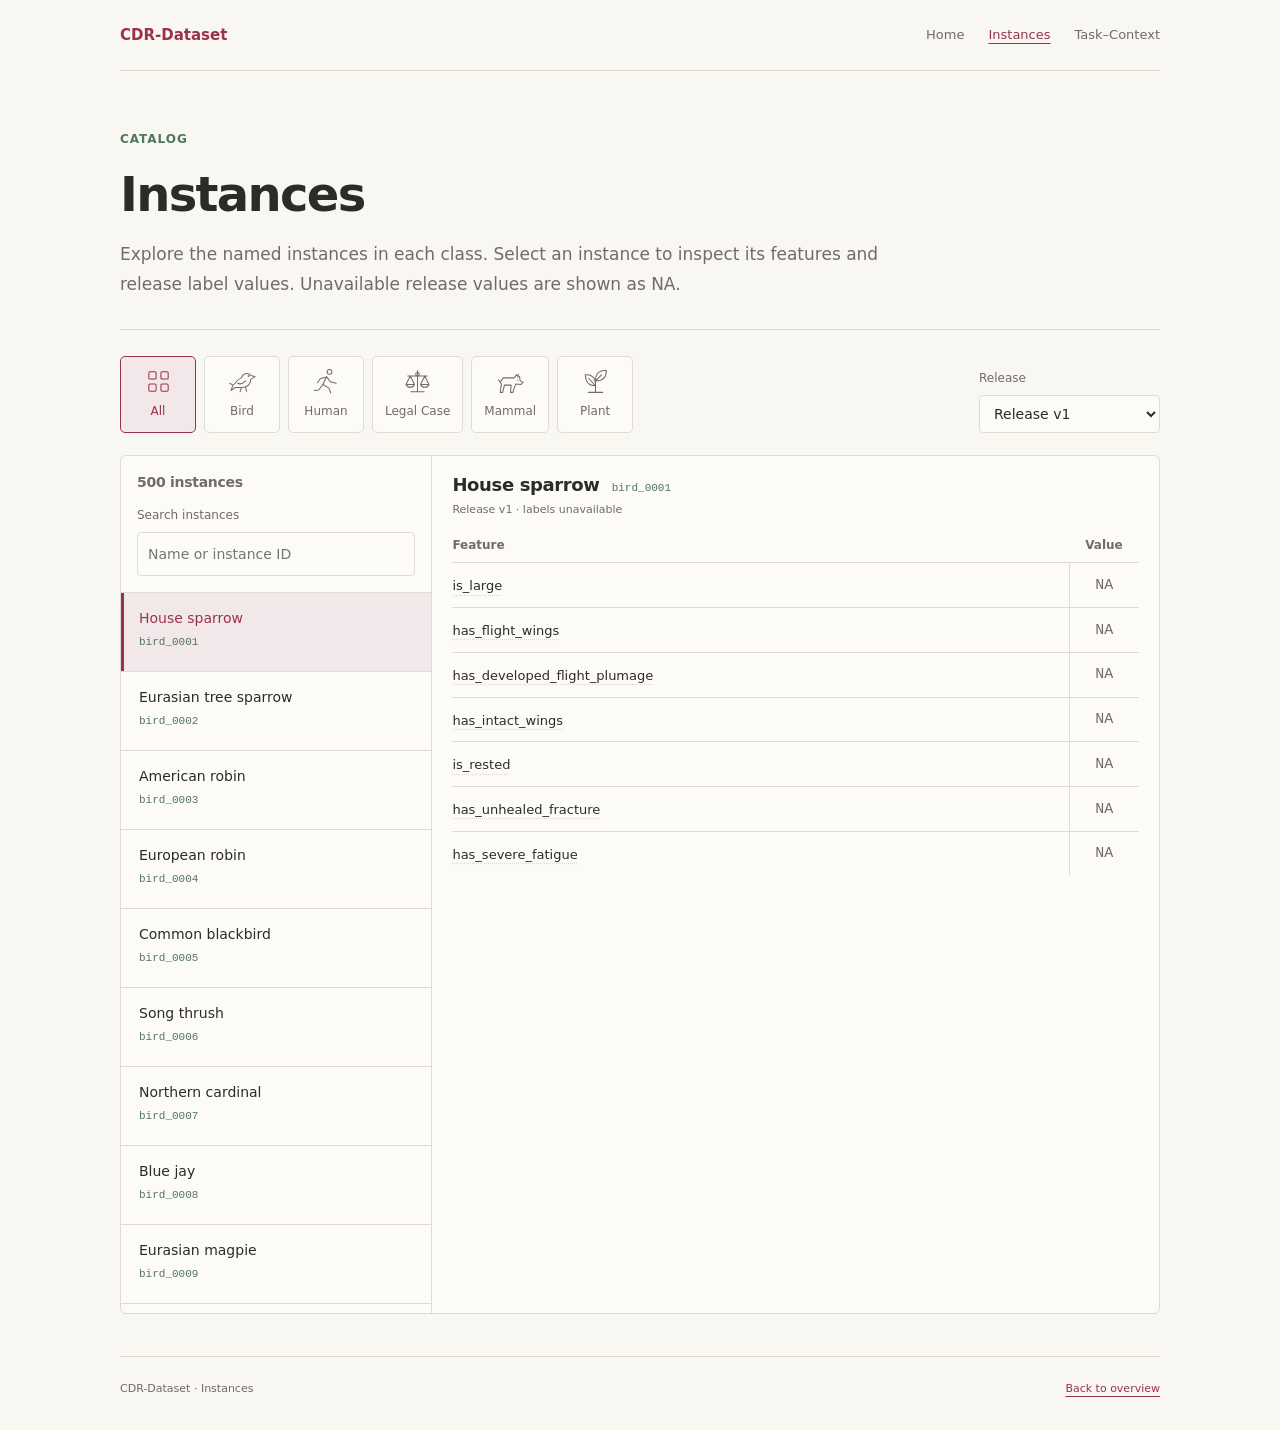
==== docs/instances/index.html @ 6d466779 "update" ====
<!doctype html>
<html lang="en">
<head>
  <meta charset="utf-8">
  <meta name="viewport" content="width=device-width, initial-scale=1">
  <meta name="description" content="Browse CDR-Dataset instances and their catalog definitions.">
  <title>Instances · CDR-Dataset</title>
  <link rel="stylesheet" href="../styles.css">
</head>
<body data-catalog-view="instances">
  <a class="skip-link" href="#main">Skip to content</a>
  <header><a class="brand" href="../">CDR-Dataset</a><nav class="page-nav" aria-label="Main navigation"><a href="../">Home</a><a href="../instances/" aria-current="page">Instances</a><a href="../task-context/">Task–Context</a></nav></header>
  <main id="main">
    <div class="catalog-page-heading"><p class="catalog-kicker">Catalog</p><h1 id="catalog-title">Instances</h1><p>Explore the named instances in each class. Select an instance to inspect its features and release label values. Unavailable release values are shown as NA.</p></div>
    <section aria-labelledby="catalog-title" class="catalog-browser">
      <div class="instance-toolbar"><div id="instance-class-buttons" class="instance-class-buttons" role="group" aria-label="Filter by class"></div><label class="instance-source-control">Release <select id="instance-label-source"><option value="">No release selected</option></select></label></div>
      <div id="catalog-panel" aria-labelledby="catalog-title" tabindex="0">
        <div class="instance-workspace">
          <aside class="instance-sidebar" aria-label="Instance list"><div class="instance-list-heading"><h2 id="instance-list-title" class="instance-column-title">Instances</h2><label class="instance-search">Search instances<input id="catalog-search" type="search" placeholder="Name or instance ID"></label></div><div id="instance-list-content"><p role="status">Loading instances…</p></div></aside>
          <div id="instance-detail-content" class="instance-detail"><p>Select an instance to view its features.</p></div>
        </div>
      </div>
      <noscript><p>Enable JavaScript to browse, or <a href="../assets/catalog.json">download the catalog definitions</a>.</p></noscript>
    </section>
  </main>
  <footer><span>CDR-Dataset · Instances</span><a href="../">Back to overview</a></footer>
  <script src="../assets/catalog-explorer.js" defer></script>
</body>
</html>
---- docs/styles.css ----
:root {
  color-scheme: light;
  --paper: #f8f7f2;
  --ink: #2d2b29;
  --muted: #706c67;
  --line: #dfdcd4;
  --panel: #fcfbf7;
  --accent: #9b324d;
  --accent-hover: #7d253c;
  --accent-soft: #f2e7e9;
  --secondary: #52765e;
}
* { box-sizing: border-box; }
html { scroll-behavior: smooth; scroll-padding-top: 24px; }
body { margin: 0; background: var(--paper); color: var(--ink); font: 17px/1.75 system-ui, -apple-system, BlinkMacSystemFont, "Segoe UI", sans-serif; }
a { color: var(--accent); text-decoration-thickness: 1px; text-underline-offset: 4px; }
a:hover { color: var(--accent-hover); text-decoration-thickness: 2px; }
a:focus-visible, button:focus-visible, summary:focus-visible { outline: 2px solid var(--accent); outline-offset: 5px; }
header, main, footer { width: min(100% - 48px, 1040px); margin: auto; }
header { display: flex; align-items: center; justify-content: space-between; gap: 24px; padding: 22px 0; border-bottom: 1px solid var(--line); }
.brand { font-size: 15px; font-weight: 650; text-decoration: none; }
.page-nav { display: flex; gap: 24px; flex-wrap: wrap; font-size: 13px; }
.page-nav a { color: var(--muted); text-decoration: none; }
.page-nav a:hover { color: var(--accent); text-decoration: underline; }
.skip-link { position: absolute; top: -80px; left: 20px; background: var(--paper); padding: 8px 16px; z-index: 2; }
.skip-link:focus { top: 10px; }
.hero { text-align: center; padding: 72px 0 52px; max-width: 820px; margin: auto; }
h1 { font-size: clamp(34px, 5vw, 48px); font-weight: 650; line-height: 1.2; letter-spacing: -.035em; margin: 0 0 12px; }
.subtitle { font: 25px/1.4 Georgia, "Times New Roman", serif; margin: 0 0 10px; }
.lead { max-width: 780px; margin: 0 auto; color: var(--muted); font-size: 17px; }
.hero-links { display: flex; justify-content: center; gap: 12px; flex-wrap: wrap; margin-top: 25px; }
.button, button { display: inline-block; border: 1px solid var(--accent); border-radius: 4px; padding: 8px 23px; background: var(--accent); color: var(--paper); font: 500 14px/1.6 system-ui, sans-serif; cursor: pointer; text-decoration: none; }
.button:hover, button:hover { opacity: .85; }
.button.secondary { color: var(--secondary); border-color: var(--secondary); background: transparent; }
section { padding: 38px 0 42px; border-top: 1px solid var(--line); }
h2 { color: var(--accent); font: 500 27px/1.3 Georgia, "Times New Roman", serif; margin: 0 0 19px; letter-spacing: -.02em; }
h3 { font-size: 18px; line-height: 1.5; font-weight: 600; margin: 8px 0 12px; }
p { margin: 0 0 16px; }
section > p { max-width: 840px; }
.development-note, .source { color: var(--muted); font-size: 13px; }
.source { display: block; margin-top: 16px; }
.examples { display: grid; grid-template-columns: 1fr 1fr; gap: 24px; margin-top: 26px; }
.example { border: 1px solid var(--line); border-radius: 5px; background: var(--panel); overflow: hidden; }
.example-head { padding: 22px 24px 0; }
.number { font-size: 11px; letter-spacing: .04em; color: var(--muted); }
.example-head h3 { font-size: 19px; margin: 5px 0 18px; }
.example-body { padding: 0 24px 22px; }
.facts { font-size: 14px; min-height: 128px; padding-bottom: 18px; margin: 0; }
.facts strong { display: block; font-size: 14px; font-weight: 600; margin-bottom: 9px; }
.feature-tags { display: flex; flex-wrap: wrap; gap: 7px; margin-top: 10px; }
.feature-tag { display: inline-block; padding: 5px 11px; border: 1px solid #d5dfd4; border-radius: 999px; background: #eff3eb; color: #49644f; font-size: 12px; line-height: 1.6; }

.context-panel { border-top: 1px solid var(--line); padding-top: 18px; min-height: 307px; }
.eyebrow { font-size: 11px; color: var(--muted); font-weight: 600; letter-spacing: .04em; }
.context-panel h4 { font-size: 16px; line-height: 1.45; font-weight: 600; margin: 10px 0; }
.context-panel p { font-size: 14px; color: var(--muted); margin: 0; }
.verdict { display: flex; align-items: center; gap: 9px; margin-top: 20px; flex-wrap: wrap; font-size: 15px; font-weight: 600; }
.reference-label { width: 100%; font-size: 11px; font-weight: 500; color: var(--muted); }
.verdict-code { display: inline-grid; place-items: center; width: 25px; height: 25px; background: var(--secondary); color: var(--paper); border-radius: 3px; font: 13px ui-monospace, monospace; }
.context-panel .explanation { font-size: 12px; margin-top: 12px; }
.example.changed .context-panel { border-top-color: var(--accent); }
.example.changed .verdict-code { background: var(--accent); }
.example button { width: 100%; margin-top: 18px; padding: 10px 8px; background: transparent; color: var(--accent); font-size: 12px; }
.example .source { font-size: 10px; }
.statistics-grid { display: grid; grid-template-columns: repeat(5, 1fr); gap: 18px; margin: 28px 0 12px; }
.statistics-grid > div { border-left: 1px solid var(--line); padding-left: 16px; }
.statistics-grid > div:first-child { border: 0; padding-left: 0; }
.statistics-grid span { display: block; color: var(--muted); font-size: 12px; }
.stat-value { color: var(--accent); background: transparent; padding: 0 0 2px; border: 0; border-bottom: 1px dotted var(--muted); border-radius: 0; font-size: 24px; font-weight: 500; }
.stat-value.active { border-bottom: 1px solid var(--accent); }
.stat-detail { border-left: 2px solid var(--line); padding: 4px 18px; margin: 22px 0; min-height: 166px; font-size: 13px; }
.stat-detail strong { font-size: 13px; font-weight: 600; }
.stat-detail p { white-space: pre-line; color: var(--muted); font-size: 13px; margin: 6px 0 0; }
.secondary-details { margin-top: 22px; }
summary { cursor: pointer; color: var(--accent); font-size: 14px; font-weight: 500; padding: 6px 0; }
.resource-table-wrap { overflow-x: auto; margin-top: 15px; }
.resource-table { border-collapse: collapse; width: 100%; text-align: left; font-size: 14px; }
.resource-table caption { text-align: left; font-size: 12px; color: var(--muted); margin-bottom: 12px; }
.resource-table th, .resource-table td { padding: 11px 16px 11px 0; border-bottom: 1px solid var(--line); vertical-align: top; }
.resource-table th { font-weight: 500; }
.resource-table thead { color: var(--muted); font-size: 12px; }
.resource-table a { overflow-wrap: anywhere; }
pre { overflow-x: auto; background: #eeeee6; border: 1px solid var(--line); border-radius: 4px; padding: 20px; margin: 20px 0; font: 12px/1.8 ui-monospace, SFMono-Regular, Consolas, monospace; }
code { font-family: ui-monospace, SFMono-Regular, Consolas, monospace; font-size: .88em; }
pre code { font-size: inherit; }
.sample-record { max-height: 380px; }
.citation-heading { margin-top: 30px; }
footer { display: flex; justify-content: space-between; gap: 20px; padding: 22px 0 32px; border-top: 1px solid var(--line); color: var(--muted); font-size: 11px; }
[hidden] { display: none !important; }
/* Keep the v2 development page compatible with the shared stylesheet. */
.version-hero .lead { margin-top: 22px; }
.version-hero .label { display: block; margin-top: 18px; font-size: 12px; color: var(--muted); }
.grid { display: grid; grid-template-columns: 1fr 1fr; gap: 35px; }
.grid p, .version-next { color: var(--muted); }
@media (max-width: 680px) {
  header, main, footer { width: calc(100% - 36px); }
  header { align-items: flex-start; gap: 15px; }
  .page-nav { gap: 12px; font-size: 11px; justify-content: flex-end; }
  .brand { white-space: nowrap; font-size: 13px; }
  .hero { padding: 48px 0 38px; }
  .subtitle { font-size: 20px; }
  section { padding: 30px 0; }
  h2 { font-size: 24px; }
  .examples, .grid { grid-template-columns: 1fr; }
  .facts, .context-panel { min-height: 0; }
  .statistics-grid { grid-template-columns: repeat(3, 1fr); gap: 22px 14px; }
  .statistics-grid > div:nth-child(4) { border: 0; padding-left: 0; }
  .stat-detail { min-height: 185px; }
  pre { padding: 15px; font-size: 11px; }
  footer { flex-direction: column; gap: 8px; }
}
@media (prefers-reduced-motion: reduce) { html { scroll-behavior: auto; } }

/* Dataset structure and reference-label visualizations. */
.cdr-flow { display: grid; grid-template-columns: repeat(4, 1fr); gap: 24px; list-style: none; padding: 0; margin: 28px 0; }
.cdr-flow li { position: relative; border-top: 2px solid var(--line); padding: 15px 8px 4px 0; }
.cdr-flow li:not(:last-child)::after { content: '→'; position: absolute; right: -19px; top: 33px; color: var(--muted); }
.cdr-flow strong, .cdr-flow span { display: block; }
.cdr-flow .flow-index { font-size: 11px; color: var(--muted); margin-bottom: 10px; }
.cdr-flow strong { font-size: 14px; font-weight: 600; }
.cdr-flow span:last-child { font-size: 12px; color: var(--muted); margin-top: 7px; }
.domain-art { width: 52px; height: 52px; flex-shrink: 0; color: var(--secondary); }
.example-head { display: flex; gap: 16px; align-items: center; }
.bird-scene { margin-bottom: 14px; padding: 10px 0; border-bottom: 1px solid var(--line); text-align: center; }
.bird-scene svg { width: 100%; max-width: 260px; height: 94px; display: block; margin: auto; }
.bird-scene > span { font-size: 10px; color: var(--muted); }
.wet-weather { display: none; }
.example.changed .wet-weather { display: block; }
.example.changed .dry-weather { display: none; }
.context-choices { display: flex; flex-wrap: wrap; gap: 6px; margin: 0 0 18px; }
.example .context-choices button { width: auto; min-height: 36px; margin: 0; padding: 7px 11px; border-color: var(--line); font-size: 12px; }
.example .context-choices button[aria-pressed="true"] { background: var(--accent); color: var(--paper); border-color: var(--accent); }
.label-transition { display: flex; flex-wrap: wrap; align-items: center; gap: 9px; font-size: 12px; margin-top: 16px; border-top: 1px solid var(--line); padding-top: 16px; }
.entity-gallery { display: grid; grid-template-columns: repeat(3, 1fr); gap: 24px; margin-top: 25px; }
.gallery-entity { border: 1px solid var(--line); border-radius: 4px; text-align: center; padding: 22px 15px; }
.gallery-entity .domain-art { width: 68px; height: 68px; }
.gallery-entity h4 { margin: 10px 0 4px; font-size: 15px; font-weight: 600; }
.gallery-entity code { color: var(--muted); font-size: 11px; }
.gallery-entity p { margin: 12px 0 0; font-size: 13px; }
.gallery-entity .source { font-size: 10px; }
.data-charts { display: grid; grid-template-columns: 1fr 1fr; gap: 30px; margin: 30px 0; }
.data-chart { margin: 0; padding: 22px; border: 1px solid var(--line); border-radius: 4px; }
.data-chart:last-child { grid-column: 1 / -1; }
.data-chart h3 { font-size: 15px; margin: 0 0 22px; }
.chart-row { margin-bottom: 16px; }
.chart-row > div:first-child { display: flex; justify-content: space-between; gap: 12px; font-size: 12px; margin-bottom: 6px; }
.chart-row strong { font-weight: 500; white-space: nowrap; }
.chart-row small { font-size: 10px; color: var(--muted); }
.bar-track { background: #e5e8df; height: 8px; }
.bar-track span { display: block; height: 100%; background: var(--secondary); }
.data-chart figcaption { font-size: 11px; color: var(--muted); line-height: 1.65; margin-top: 20px; }
@media (max-width: 680px) {
  .cdr-flow { grid-template-columns: 1fr 1fr; gap: 22px; }
  .cdr-flow li:nth-child(2)::after { content: none; }
  .entity-gallery { grid-template-columns: 1fr; gap: 14px; }
  .data-charts { grid-template-columns: 1fr; gap: 18px; }
  .data-chart { padding: 18px; }
}

/* Burgundy leads the page; green supports the natural illustrations and charts. */
.cdr-flow li:last-child { border-top-color: var(--accent); }
.cdr-flow li:last-child strong { color: var(--accent); }
.data-chart:nth-child(2) .chart-row:nth-of-type(2) .bar-track span { background: var(--accent); }
.secondary-details[open] > summary { color: var(--accent-hover); }

/* Configurable latest-version summary. */
.latest-version { margin: 27px 0 0; color: var(--muted); font-size: 13px; text-align: left; }
.latest-version a { font-weight: 650; }
.category-overview { margin-top: 12px; }
.category-cards { display: grid; grid-template-columns: repeat(5, 1fr); gap: 10px; list-style: none; padding: 0; margin: 0; }
.category-card { display: flex; flex-direction: column; align-items: center; padding: 21px 10px 19px; border: 1px solid var(--line); border-radius: 5px; background: var(--panel); }
.category-icon { display: block; width: 38px; height: 38px; color: var(--secondary); fill: none; stroke: currentColor; stroke-width: 1.7; stroke-linecap: round; stroke-linejoin: round; margin-bottom: 11px; }
.category-card strong { color: var(--accent); font-size: 13px; font-weight: 600; }
.category-card > span { color: var(--muted); font-size: 11px; line-height: 1.6; margin-top: 6px; }
@media (max-width: 680px) { .category-cards { grid-template-columns: repeat(3, 1fr); } }
@media (max-width: 380px) { .category-cards { grid-template-columns: repeat(2, 1fr); } }

/* Context switch sits at the top-right of each example card. */
.example-head { display: grid; grid-template-columns: 40px minmax(0, 1fr) auto; align-items: start; gap: 12px; }
.example-head .domain-art { width: 40px; height: 40px; }
.example-head h3 { font-size: 20px; }
@media (max-width: 380px) { .example-head { grid-template-columns: minmax(0, 1fr) auto; } .example-head .domain-art { display: none; } }

/* Domain-selectable reference conversations. */
.example-domain-tabs { display: flex; gap: 6px; padding: 4px; width: fit-content; border: 1px solid var(--line); border-radius: 999px; margin-top: 24px; }
.example-domain-tabs button { color: var(--muted); background: transparent; border: 0; border-radius: 999px; padding: 8px 20px; font-size: 13px; }
.example-domain-tabs button[aria-selected="true"] { background: var(--accent); color: var(--paper); }
.examples { display: block; max-width: 880px; margin: 16px auto 0; }
.examples .example-head { padding-bottom: 4px; }
.examples .facts { min-height: 0; padding-bottom: 22px; }
.examples .bird-scene { margin-bottom: 18px; padding: 0; border: 0; }
.examples .bird-scene svg { height: 80px; }
.chat-conversation { display: flex; flex-direction: column; gap: 20px; padding: 22px 0 5px; border-top: 1px solid var(--line); }
.chat-message { padding: 18px 22px; border: 1px solid var(--line); border-radius: 16px; }
.chat-question { align-self: flex-end; width: min(85%, 610px); border-bottom-right-radius: 4px; background: #f2eee9; }
.chat-answer { align-self: flex-start; min-width: 230px; max-width: 85%; border-bottom-left-radius: 4px; background: #edf2e9; border-color: #d3ddcf; }
.chat-speaker { display: block; font-size: 11px; font-weight: 600; color: var(--muted); margin-bottom: 9px; }
.chat-reference { font-weight: 400; }
.chat-query { font-size: 16px; font-weight: 600; margin-bottom: 14px; }
.chat-question .eyebrow { font-size: 10px; color: var(--muted); }
.chat-question h4 { font-size: 14px; margin: 6px 0 8px; font-weight: 500; }
.chat-question p[data-field] { font-size: 14px; color: var(--ink); margin: 0; }
.chat-answer .verdict { margin: 0; font-size: 16px; }
.example.changed .chat-answer { background: var(--accent-soft); border-color: #dec6cd; }
@media (max-width: 680px) {
  .chat-question { width: 95%; }
  .chat-answer { max-width: 95%; min-width: 190px; }
  .chat-message { padding: 15px 16px; }
  .example-domain-tabs button { padding: 7px 17px; }
}

/* Desktop: fixed information on the left, reference conversation on the right. */
.examples { max-width: none; }
.examples .example-body { display: grid; grid-template-columns: minmax(0, 1fr) minmax(0, 1fr); gap: 28px; align-items: start; padding-top: 16px; }
.example-information { min-width: 0; padding-right: 24px; border-right: 1px solid var(--line); align-self: stretch; }
.examples .example-information .facts { padding-bottom: 20px; }
.example-information .context-choices { margin-bottom: 4px; gap: 7px; }
.example-information .bird-scene { margin: 0 0 22px; padding: 8px 0; }
.examples .chat-conversation { min-width: 0; border-top: 0; padding-top: 0; gap: 18px; }
.chat-question { width: 95%; }
.chat-answer { min-width: 200px; }
@media (max-width: 760px) {
  .examples .example-body { grid-template-columns: 1fr; gap: 22px; }
  .example-information { padding-right: 0; border-right: 0; padding-bottom: 20px; border-bottom: 1px solid var(--line); }
  .example-information .bird-scene { margin-bottom: 16px; }
  .chat-answer { min-width: 180px; }
}

/* Speaker identity is conveyed by accessible SVG avatars. */
.chat-avatar { display: inline-flex; align-items: center; justify-content: center; width: 29px; height: 29px; margin-bottom: 10px; border-radius: 50%; }
.chat-avatar svg { width: 21px; height: 21px; }
.chat-avatar-human { color: var(--accent); background: #e9dcdf; }
.chat-avatar-ai { color: var(--secondary); background: #dce6d7; }
.example.changed .chat-avatar-ai { color: var(--accent); background: #ead6dd; }

.context-picker-label { font-size: 14px; font-weight: 600; margin: 0 0 10px; }

.chat-question .chat-query { font-size: 15px; font-weight: 400; line-height: 1.8; margin: 0; }

.example-head { grid-template-columns: 40px minmax(0, 1fr); }
.legal-scene { text-align: center; margin: 0 0 22px; padding: 8px 0; }
.legal-scene svg { display: block; width: 100%; max-width: 260px; height: 80px; margin: auto; }
.legal-exception-symbol { display: none; color: var(--accent); }
.example.changed .legal-exception-symbol { display: block; }
.example.changed .legal-rule-symbol { display: none; }
@media (max-width: 380px) { .example-head { grid-template-columns: minmax(0, 1fr); } }

.chat-author { display: flex; align-items: center; gap: 9px; margin-bottom: 12px; }
.chat-author .chat-avatar { margin-bottom: 0; }
.chat-author-name { font-size: 13px; font-weight: 600; color: var(--ink); }

.examples .example-head .number { font-size: 12px; }
.examples .chat-answer .verdict { font-size: 17px; }

.chat-disclaimer { align-self: flex-end; max-width: 100%; margin: 0; text-align: right; font-size: 11px; line-height: 1.6; color: #888580; }

.example-domain-tabs { max-width: 100%; flex-wrap: wrap; border-radius: 22px; }
.domain-scene { text-align: center; margin: 0 0 22px; padding: 8px 0; color: var(--secondary); }
.domain-scene svg { display: block; width: 100%; max-width: 260px; height: 80px; margin: auto; }
.example.changed .domain-scene { color: var(--accent); }
@media (max-width: 680px) { .example-domain-tabs { gap: 3px; } .example-domain-tabs button { padding: 8px 12px; } }

.dataset-summary .resource-table th:not(:first-child), .dataset-summary .resource-table td { text-align: center; }
.dataset-summary .resource-table thead th { font-size: 12px; white-space: nowrap; }
.dataset-summary .resource-table tbody th, .dataset-summary .resource-table tbody td { padding-top: 18px; padding-bottom: 18px; font-size: 17px; }
.dataset-summary .resource-table tbody th { color: var(--accent); font-weight: 600; }
.statistics-note { margin-top: 14px; color: var(--muted); font-size: 11px; }
.dataset-summary .sr-only { position: absolute; width: 1px; height: 1px; overflow: hidden; clip-path: inset(50%); }

.dataset-summary .stat-example-button { padding: 2px 4px; border: 0; border-bottom: 1px dotted var(--accent); border-radius: 0; color: var(--accent); background: transparent; font-size: 17px; font-weight: 500; }
.dataset-summary .stat-example-button:hover, .dataset-summary .stat-example-button.active { background: var(--accent-soft); opacity: 1; }
.statistic-examples { margin-top: 12px; border-left: 2px solid var(--secondary); padding: 10px 16px; background: var(--panel); }
.statistic-examples strong { font-size: 12px; font-weight: 600; color: var(--secondary); }
.statistic-examples p { margin: 4px 0 0; font-size: 12px; color: var(--muted); white-space: pre-line; }

/* Fixed tooltip floats above the table without affecting its layout. */
.dataset-summary .resource-table thead th { font-size: 13px; }
.dataset-summary .resource-table tbody th, .dataset-summary .stat-example-button { font-size: 19px; }
.statistic-tooltip { position: fixed; z-index: 100; width: max-content; max-width: min(390px, calc(100vw - 24px)); padding: 16px 18px; border: 1px solid #d7c5ca; border-radius: 9px; background: #fffdf9; box-shadow: 0 8px 28px #2d2b291a; pointer-events: auto; }
.statistic-tooltip strong { display: block; color: var(--accent); font-size: 14px; font-weight: 600; }
.statistic-tooltip p { white-space: pre-line; color: var(--ink); font-size: 14px; line-height: 1.75; margin: 7px 0 0; overflow-wrap: anywhere; }

.version-detail-link { display: inline-flex; align-items: center; gap: 9px; padding: 7px 13px; border: 1px solid #d9bdc5; border-radius: 999px; background: var(--accent-soft); color: var(--accent); font-size: 16px; line-height: 1.5; font-weight: 600; white-space: nowrap; text-decoration: none; transition: background .15s, color .15s, border-color .15s; }
.version-detail-link svg { width: 15px; height: 15px; }
.version-detail-link:hover { background: var(--accent); color: var(--paper); border-color: var(--accent); text-decoration: none; }
.back-link { padding-top: 30px; margin-bottom: 0; font-size: 13px; }
.version-details-hero { padding-top: 42px; }
.domain-detail { padding-bottom: 18px; border-bottom: 1px solid var(--line); }
.domain-detail > summary { font-size: 16px; color: var(--accent); }
.domain-detail h3 { margin-top: 24px; font-size: 15px; }
.domain-detail .resource-table th { min-width: 150px; }
.domain-detail .resource-table code { overflow-wrap: anywhere; }
.version-resource-list { font-size: 14px; line-height: 2; padding-left: 20px; }

h1 .title-r { color: #b23849; }
h1 .title-d { color: var(--secondary); }

.generation-statement-list { list-style: none; padding: 0; margin: 28px 0 0; counter-reset: generation; }
.generation-statement-list > li { counter-increment: generation; border-top: 1px solid var(--line); padding: 22px 0 5px; }
.generation-statement-list h3 { display: flex; align-items: baseline; gap: 12px; color: var(--accent); font-size: 18px; }
.generation-statement-list h3::before { content: "0" counter(generation); color: var(--secondary); font: 12px ui-monospace, monospace; }
.generation-statement-list p { font-size: 15px; line-height: 1.85; max-width: 920px; }

.version-quickstart { margin: 26px auto 0; text-align: left; }
.version-quickstart pre { margin-top: 0; text-align: left; padding: 22px 24px; font-size: 13px; }
.version-quickstart pre code { display: block; width: 100%; text-align: left; white-space: pre; }
.version-quickstart .source { text-align: left; font-size: 12px; line-height: 1.8; }
@media (max-width: 680px) { .version-quickstart pre { padding: 16px; font-size: 11px; } }

/* Lightweight static Python highlighting: copying preserves the original code. */
.syntax-keyword { color: #96304a; font-weight: 600; }
.syntax-string { color: #3c6c4c; }
.syntax-function { color: #3c5f86; }
.syntax-parameter { color: #805b35; }
.metadata-domain-panels { margin-top: 18px; }
.metadata-domain-panel { border: 1px solid var(--line); border-radius: 6px; padding: 25px; background: var(--panel); }
.metadata-domain-heading { display: flex; align-items: center; gap: 16px; padding-bottom: 23px; }
.metadata-domain-heading h3 { margin: 0; font-size: 19px; }
.metadata-domain-heading .source { margin-top: 4px; }
.metadata-browser-grid { display: grid; grid-template-columns: minmax(0, .85fr) minmax(0, 1.15fr); gap: 28px; }
.metadata-features { border-right: 1px solid var(--line); padding-right: 25px; }
.metadata-browser-grid > div > h3 { font-size: 14px; margin-top: 0; }
.feature-definition { border-bottom: 1px solid var(--line); }
.feature-definition summary { font-size: 13px; padding: 11px 0; overflow-wrap: anywhere; }
.feature-definition summary code { font-size: 12px; }
.feature-definition p { font-size: 13px; line-height: 1.85; margin: 4px 0 14px; }
.metadata-context-tabs { display: flex; flex-wrap: wrap; gap: 7px; margin-bottom: 21px; }
.metadata-context-tabs button { color: var(--accent); background: transparent; border-color: var(--line); padding: 7px 10px; font-size: 12px; }
.metadata-context-tabs button[aria-selected="true"] { background: var(--accent); border-color: var(--accent); color: var(--paper); }
.metadata-context { border-top: 1px solid var(--line); padding-top: 18px; }
.metadata-context h3 { font-size: 17px; margin-top: 0; }
.metadata-context p { font-size: 14px; line-height: 1.9; }
.metadata-context .metadata-id { font-size: 11px; color: var(--muted); margin-bottom: 14px; overflow-wrap: anywhere; }
.metadata-context h4 { font-size: 14px; color: var(--accent); margin: 20px 0 8px; }
@media (max-width: 760px) {
  .metadata-browser-grid { grid-template-columns: 1fr; }
  .metadata-features { border-right: 0; padding-right: 0; }
  .metadata-domain-panel { padding: 20px; }
}

/* Category values inside feature definitions are visually separated. */
.feature-definition > p { line-height: 2.25; }
.feature-value-tag { display: inline-block; vertical-align: baseline; padding: 1px 8px; margin: 1px 2px; border: 1px solid #d5dfd4; border-radius: 999px; background: #eff3eb; color: #49644f; font-size: 12px; line-height: 1.7; white-space: normal; }

/* Feature values are explicit; definitions no longer require expansion. */
.feature-definition-heading { display: flex; flex-wrap: wrap; align-items: baseline; gap: 8px; padding: 12px 0 5px; }
.feature-definition-heading code { font-size: 13px; font-weight: 600; color: var(--accent); overflow-wrap: anywhere; }
.feature-encoding { font-size: 12px; color: var(--muted); white-space: nowrap; }
.feature-definition > p { margin: 3px 0 14px; font-size: 13px; }

.feature-value-toggle > summary { cursor: pointer; list-style: none; }
.feature-value-toggle > summary::-webkit-details-marker { display: none; }
.feature-value-toggle .feature-encoding { display: inline-flex; align-items: center; gap: 7px; padding: 2px 8px; border: 1px solid var(--line); border-radius: 5px; }
.feature-value-toggle > summary:hover .feature-encoding, .feature-value-toggle[open] .feature-encoding { color: var(--accent); border-color: #d9bdc5; background: var(--accent-soft); }
.feature-toggle-chevron { display: inline-block; font-size: 13px; transition: transform .15s; }
.feature-value-toggle[open] .feature-toggle-chevron { transform: rotate(180deg); }

.feature-section-header { display: flex; align-items: baseline; justify-content: space-between; gap: 10px; flex-wrap: wrap; margin-bottom: 8px; }
.feature-section-header h3 { margin: 0; font-size: 14px; }
.feature-value-legend { color: var(--muted); font-size: 11px; line-height: 1.6; }

/* Center the domain selector while keeping the section introduction left-aligned. */
#examples > h2, #examples > p { text-align: left; }
#examples > .example-domain-tabs { margin-inline: auto; justify-content: center; }

#examples > .examples-intro { color: var(--muted); font-size: 16px; margin: 10px 0 0; max-width: 720px; }

/* A quiet visual bridge from the illustration to the project title. */
.hero > [data-bird-demo] .bird-demo-section { margin-bottom: 0; }
.hero-divider { width: 48px; height: 2px; margin: 16px auto 24px; border-radius: 2px; background: linear-gradient(to right, var(--secondary) 50%, var(--accent) 50%); }

.hero-links .button { display: inline-flex; align-items: center; justify-content: center; gap: 8px; }
.button-icon { width: 17px; height: 17px; flex-shrink: 0; }

.hero-links .button { color: var(--accent); border-color: var(--accent); background: transparent; }
.hero-links .button:hover { color: var(--accent-hover); border-color: var(--accent-hover); background: var(--accent-soft); opacity: 1; }

/* Incremental catalog explorer. */
.catalog-nav { display: flex; justify-content: center; flex-wrap: wrap; gap: 24px; margin: 30px 0; font-size: 14px; }
.catalog-kicker { color: var(--secondary); font-size: 12px; font-weight: 650; letter-spacing: .08em; text-transform: uppercase; }
#catalog-combinations .category-card { padding: 0; }
#catalog-combinations .category-card a { display: flex; height: 100%; flex-direction: column; align-items: center; gap: 10px; padding: 24px 12px; text-decoration: none; }
#catalog-combinations .category-card:hover { border-color: var(--secondary); }
#catalog-combinations .category-card strong { font-size: 15px; }
.catalog-section-head { display: flex; justify-content: space-between; align-items: end; gap: 32px; }
.catalog-section-head > p { max-width: 440px; color: var(--muted); font-size: 15px; }
.catalog-counts { display: grid; grid-template-columns: repeat(4, 1fr); border: 1px solid var(--line); border-radius: 6px; margin: 12px 0 28px; background: var(--panel); }
.catalog-counts > div { display: flex; flex-direction: column; padding: 20px; text-align: center; }
.catalog-counts > div + div { border-left: 1px solid var(--line); }
.catalog-counts strong { color: var(--secondary); font-size: 28px; line-height: 1.3; }
.catalog-counts span, .catalog-entry-meta, .catalog-result-count { color: var(--muted); font-size: 13px; }
.catalog-controls { display: grid; grid-template-columns: 1fr 2fr; gap: 18px; margin-bottom: 24px; }
.catalog-controls label { display: flex; flex-direction: column; gap: 6px; font-size: 13px; color: var(--muted); }
.catalog-controls select, .catalog-controls input { width: 100%; min-width: 0; font: inherit; font-size: 15px; padding: 10px 12px; border: 1px solid var(--line); border-radius: 4px; background: var(--panel); color: var(--ink); }
.catalog-controls :focus-visible { outline: 2px solid var(--secondary); outline-offset: 3px; }
.catalog-instance-grid { display: grid; grid-template-columns: repeat(3, minmax(0, 1fr)); gap: 12px; }
.catalog-entry-grid { display: grid; grid-template-columns: repeat(2, minmax(0, 1fr)); gap: 16px; }
.catalog-entry { border: 1px solid var(--line); border-radius: 5px; background: var(--panel); padding: 20px; overflow-wrap: anywhere; font-size: 14px; }
.catalog-entry h3 { font-size: 17px; margin: 4px 0 10px; }
.catalog-entry p:last-child { margin-bottom: 0; }
.catalog-entry-id { font: 11px/1.6 ui-monospace, monospace; color: var(--secondary); margin-bottom: 5px; }
.catalog-text-button { padding: 0; background: none; border: none; color: var(--accent); text-decoration: underline; text-underline-offset: 4px; }
.catalog-pagination { display: flex; justify-content: center; align-items: center; gap: 16px; margin-top: 24px; font-size: 13px; }
.catalog-pagination button { padding: 5px 14px; }
.catalog-pagination button:disabled { opacity: .35; cursor: default; }
.catalog-feature-definitions { margin-bottom: 20px; padding: 12px 18px; border: 1px solid var(--line); border-radius: 4px; font-size: 14px; }
.catalog-feature-definitions summary { cursor: pointer; color: var(--secondary); }
.catalog-feature-definitions dt, .catalog-scope dt { margin-top: 14px; font-weight: 600; }
.catalog-feature-definitions dd, .catalog-scope dd { margin-left: 0; color: var(--muted); font-size: 13px; }
@media (max-width: 680px) {
  .catalog-section-head { display: block; }
  .catalog-controls, .catalog-entry-grid { grid-template-columns: 1fr; }
  .catalog-instance-grid { grid-template-columns: repeat(2, minmax(0, 1fr)); }
  .catalog-counts > div { padding: 14px 5px; }
  .catalog-counts strong { font-size: 23px; }
  .catalog-counts span { font-size: 11px; }
}
@media (max-width: 400px) { .catalog-instance-grid { grid-template-columns: 1fr; } }

#catalog-combinations .category-card a > span { color: var(--muted); font-size: 12px; }

.catalog-page-links { display: flex; gap: 24px; margin: 20px 0 28px; font-size: 15px; }
.catalog-page-heading { padding: 58px 0 30px; max-width: 760px; }
.catalog-page-heading > p:last-child { color: var(--muted); margin: 16px 0 0; }
.catalog-browser { padding-top: 26px; }
.catalog-controls-three { grid-template-columns: 1fr 1fr 2fr; }
.page-nav a[aria-current="page"] { color: var(--accent); text-decoration: underline; }
@media (max-width: 680px) { .catalog-controls-three { grid-template-columns: 1fr; } .catalog-page-heading { padding-top: 36px; } }

/* Instance list, feature definitions and aligned label values. */
.instance-workspace { display: grid; grid-template-columns: minmax(220px, 30%) minmax(0, 1fr); border: 1px solid var(--line); border-radius: 6px; background: var(--panel); overflow: hidden; }
.instance-sidebar { min-width: 0; border-right: 1px solid var(--line); }
.instance-column-title { padding: 16px 18px; margin: 0; font: 600 14px/1.5 system-ui, sans-serif; color: var(--muted); border-bottom: 1px solid var(--line); }
.instance-list { list-style: none; margin: 0; padding: 0; max-height: 720px; overflow-y: auto; }
.instance-list li + li { border-top: 1px solid var(--line); }
.instance-list-button { display: flex; flex-direction: column; gap: 5px; width: 100%; text-align: left; border: 0; border-radius: 0; background: transparent; color: var(--ink); padding: 14px 18px; font-size: 14px; }
.instance-list-button[aria-pressed="true"] { background: var(--accent-soft); box-shadow: inset 3px 0 var(--accent); color: var(--accent); }
.instance-list-button:hover { background: var(--accent-soft); opacity: 1; }
.instance-list-button:focus-visible { outline-offset: -4px; }
.instance-detail { padding: 16px 20px; min-width: 0; }
.instance-detail-title { color: var(--ink); font: 600 18px/1.4 system-ui, sans-serif; margin: 0; }
.instance-feature-table { width: 100%; table-layout: fixed; border-collapse: collapse; margin-top: 10px; }
.instance-feature-table thead th { color: var(--muted); font-size: 12px; padding: 6px 0; text-align: left; border-bottom: 1px solid var(--line); }
.instance-feature-table thead th:last-child { width: 70px; text-align: center; }
.instance-feature-table tbody th { text-align: left; font-weight: 400; padding: 7px 12px 7px 0; }
.instance-feature-table tbody tr { border-bottom: 1px solid var(--line); }
.instance-feature-table tbody tr:last-child { border-bottom: 0; }
.instance-feature-table td { text-align: center; border-left: 1px solid var(--line); font: 500 15px/1.4 ui-monospace, monospace; }
.instance-feature-name, .instance-feature-description, .instance-feature-table .catalog-entry-id { display: block; overflow-wrap: anywhere; }
.instance-feature-name { font-size: 14px; font-weight: 600; margin-bottom: 3px; }
.instance-feature-description { font-size: 12px; color: var(--muted); margin-top: 7px; }
.instance-label-na { color: var(--muted); }
.instance-label-value { color: var(--secondary); }
@media (max-width: 680px) {
  .instance-workspace { grid-template-columns: 1fr; }
  .instance-sidebar { border-right: 0; border-bottom: 1px solid var(--line); }
  .instance-list { max-height: 260px; }
  .instance-detail { padding: 18px; }
  .instance-feature-table thead th:last-child { width: 80px; }
}

/* Class icon filters and list-local search. */
.instance-toolbar { display: flex; justify-content: space-between; align-items: end; gap: 24px; margin-bottom: 22px; }
.instance-class-buttons { display: flex; flex-wrap: wrap; gap: 8px; }
.instance-class-button { display: flex; flex-direction: column; align-items: center; justify-content: center; gap: 6px; min-width: 76px; padding: 10px 12px; background: var(--panel); color: var(--muted); border: 1px solid var(--line); border-radius: 5px; font-size: 12px; }
.instance-class-button svg { width: 29px; height: 29px; fill: none; stroke: currentColor; stroke-width: 1.7; stroke-linecap: round; stroke-linejoin: round; }
.instance-class-button[aria-pressed="true"] { color: var(--accent); border-color: var(--accent); background: var(--accent-soft); }
.instance-class-button:hover { color: var(--accent); opacity: 1; }
.instance-source-control, .instance-search { display: flex; flex-direction: column; gap: 6px; color: var(--muted); font-size: 12px; }
.instance-source-control select, .instance-search input { min-width: 0; padding: 9px 10px; border: 1px solid var(--line); border-radius: 4px; font: inherit; font-size: 14px; color: var(--ink); background: var(--panel); }
.instance-list-heading { padding: 16px; border-bottom: 1px solid var(--line); }
.instance-list-heading .instance-column-title { padding: 0; border: 0; margin: 0 0 12px; }
.instance-search input { width: 100%; }
.instance-search input:focus-visible, .instance-source-control select:focus-visible { outline: 2px solid var(--secondary); outline-offset: 2px; }
@media (max-width: 680px) { .instance-toolbar { align-items: stretch; flex-direction: column; gap: 16px; } .instance-class-button { min-width: 65px; flex: 1; padding: 9px; } }

.sr-only { position: absolute; width: 1px; height: 1px; padding: 0; margin: -1px; overflow: hidden; clip-path: inset(50%); white-space: nowrap; border: 0; }
.instance-detail-heading { display: flex; align-items: baseline; flex-wrap: wrap; gap: 6px 12px; margin-bottom: 3px; }
.instance-detail-heading .catalog-entry-id { margin: 0; }
.instance-detail > .catalog-entry-meta { font-size: 11px; margin: 0; }
 .instance-feature-info { position: relative; display: inline-block; max-width: 100%; }
.instance-feature-trigger { font-size: 13px; font-weight: 500; line-height: 1.5; overflow-wrap: anywhere; cursor: help; text-decoration: underline dotted var(--line); text-underline-offset: 4px; }
.instance-feature-trigger:focus-visible { outline: 2px solid var(--secondary); outline-offset: 3px; }
.instance-feature-tooltip { position: absolute; z-index: 5; left: 0; bottom: calc(100% + 8px); width: min(320px, 65vw); padding: 10px 12px; border: 1px solid var(--line); border-radius: 4px; background: var(--paper); color: var(--ink); box-shadow: 0 3px 12px #2d2b2914; visibility: hidden; opacity: 0; font-weight: 400; }
.instance-feature-tooltip::after { content: ""; position: absolute; top: 100%; left: 0; width: 100%; height: 10px; }
.instance-feature-info:not(.tooltip-dismissed):hover .instance-feature-tooltip,
.instance-feature-info:not(.tooltip-dismissed):focus-within .instance-feature-tooltip { visibility: visible; opacity: 1; }
.instance-feature-tooltip .instance-feature-description { margin: 4px 0 0; font-weight: 400; }

/* Task/context sample judgments. */
.task-context-controls { display: grid; grid-template-columns: 1fr 1fr 1.5fr 1.3fr; gap: 16px; }
.task-context-controls label, .judgment-list-toolbar label { display: flex; flex-direction: column; gap: 6px; color: var(--muted); font-size: 12px; }
.task-context-controls select, .judgment-list-toolbar input, .judgment-list-toolbar select { min-width: 0; width: 100%; padding: 9px 10px; border: 1px solid var(--line); border-radius: 4px; background: var(--panel); color: var(--ink); font: inherit; font-size: 14px; }
.judgment-definition { margin: 24px 0 10px; padding: 16px 20px; border-left: 3px solid var(--secondary); background: var(--panel); }
.judgment-definition h2 { font: 600 16px/1.4 system-ui, sans-serif; color: var(--ink); margin-bottom: 8px; }
.judgment-definition p { font-size: 13px; margin: 0; color: var(--muted); }
.judgment-list-toolbar { display: grid; grid-template-columns: 2fr 1fr; gap: 16px; margin: 24px 0 14px; }
.judgment-samples { display: grid; grid-template-columns: repeat(4, minmax(0, 1fr)); gap: 10px; }
.judgment-sample { position: relative; display: flex; flex-direction: column; gap: 4px; padding: 12px; border: 1px solid var(--line); border-radius: 4px; background: var(--panel); text-decoration: none; color: var(--ink); }
.judgment-sample:hover { border-color: var(--secondary); color: var(--ink); text-decoration: none; }
.judgment-sample-name { font-size: 13px; overflow-wrap: anywhere; padding-right: 42px; }
.judgment-value { position: absolute; right: 10px; top: 12px; font: 600 11px/1.6 ui-monospace, monospace; }
.judgment-true .judgment-value { color: var(--secondary); }
.judgment-false .judgment-value { color: var(--accent); }
.judgment-ambiguous .judgment-value { color: #87651b; }
.judgment-NA .judgment-value { color: var(--muted); }
.sample-tooltip { position: fixed; z-index: 20; width: min(330px, calc(100vw - 16px)); max-height: calc(100vh - 16px); overflow-y: auto; padding: 16px; border: 1px solid var(--line); border-radius: 5px; background: var(--paper); box-shadow: 0 5px 20px #2d2b2920; font-size: 13px; }
.sample-tooltip[hidden] { display: none; }
.sample-tooltip > .catalog-entry-id { margin-top: 4px; }
.sample-tooltip-features { display: grid; grid-template-columns: minmax(0, 1fr) auto; gap: 6px 12px; margin: 12px 0; }
.sample-tooltip-features dt { overflow-wrap: anywhere; }
.sample-tooltip-features dd { margin: 0; color: var(--secondary); font: 500 13px/1.6 ui-monospace, monospace; }
@media (max-width: 800px) { .task-context-controls { grid-template-columns: 1fr 1fr; } .judgment-samples { grid-template-columns: repeat(3, minmax(0, 1fr)); } }
@media (max-width: 520px) { .task-context-controls, .judgment-list-toolbar { grid-template-columns: 1fr; } .judgment-samples { grid-template-columns: repeat(2, minmax(0, 1fr)); } }
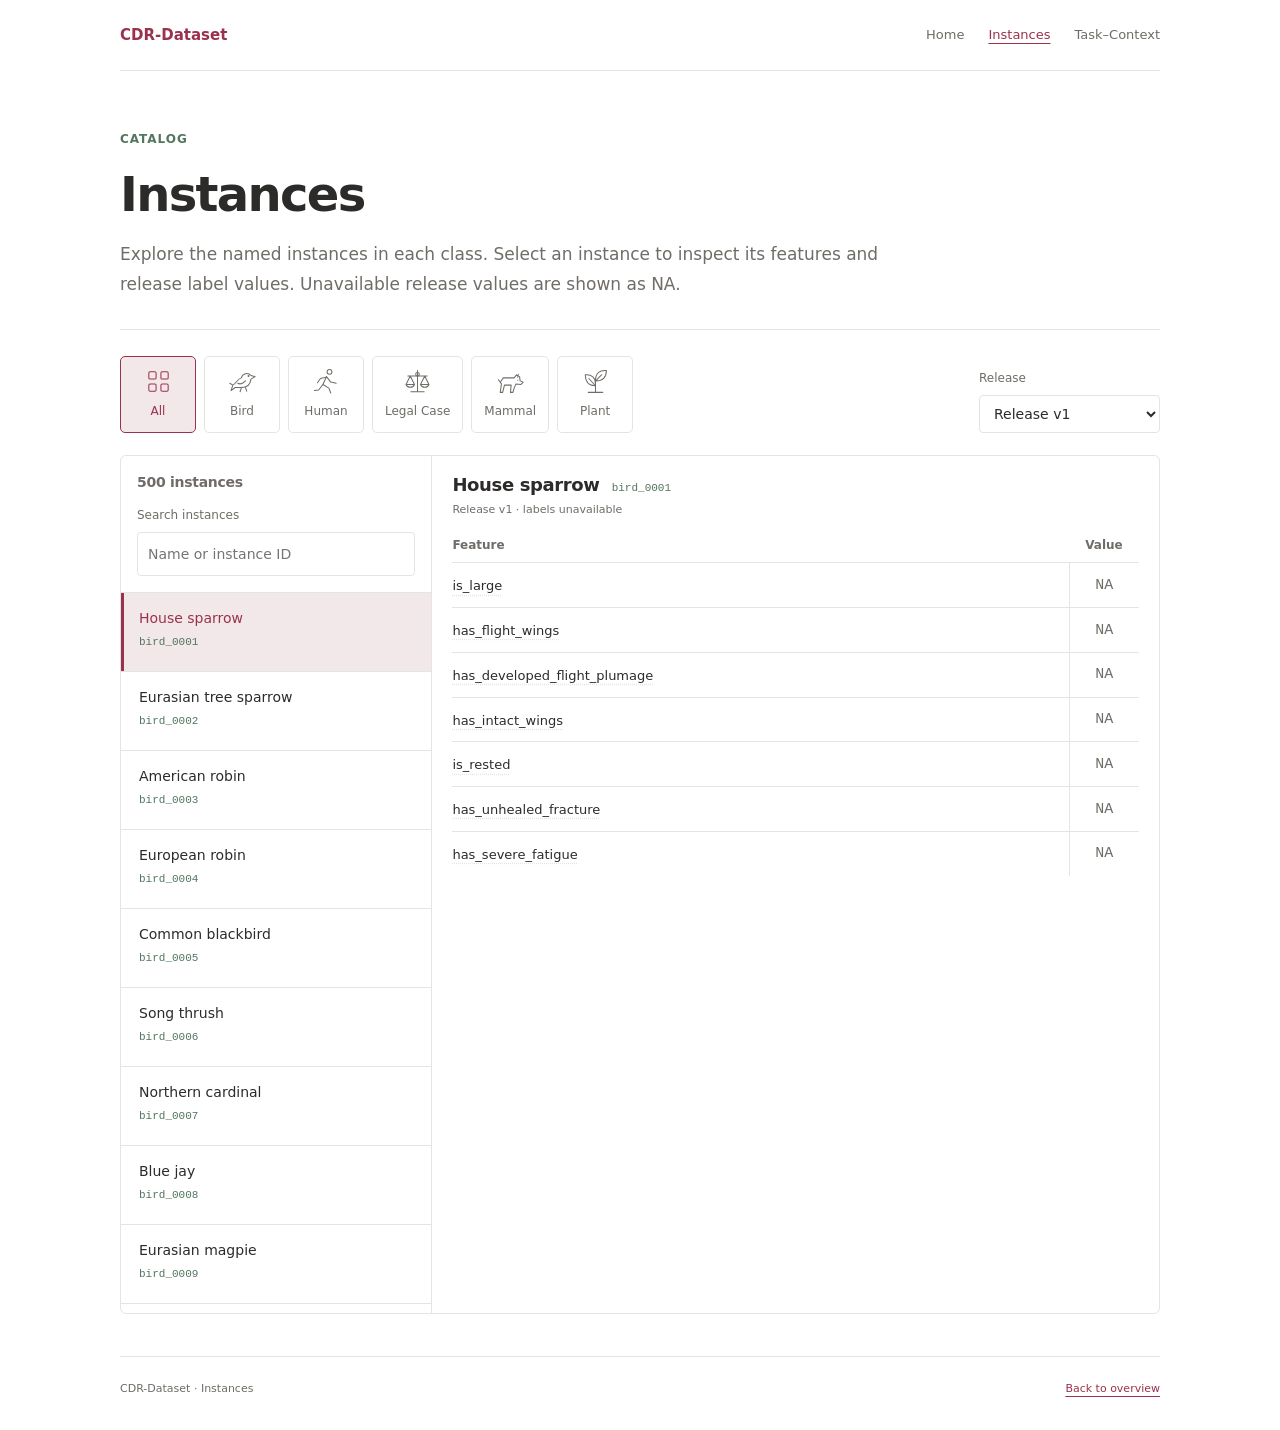
==== commit 6479329e: "update" ====
--- a/docs/instances/index.html
+++ b/docs/instances/index.html
@@ -5,7 +5,7 @@
   <meta name="viewport" content="width=device-width, initial-scale=1">
   <meta name="description" content="Browse CDR-Dataset instances and their catalog definitions.">
   <title>Instances · CDR-Dataset</title>
-  <link rel="stylesheet" href="../styles.css">
+  <link rel="stylesheet" href="../styles.css?v=white-3">
 </head>
 <body data-catalog-view="instances">
   <a class="skip-link" href="#main">Skip to content</a>
--- a/docs/styles.css
+++ b/docs/styles.css
@@ -1,10 +1,10 @@
 :root {
   color-scheme: light;
-  --paper: #f8f7f2;
+  --paper: #ffffff;
   --ink: #2d2b29;
   --muted: #706c67;
-  --line: #dfdcd4;
-  --panel: #fcfbf7;
+  --line: #e4e4e1;
+  --panel: #ffffff;
   --accent: #9b324d;
   --accent-hover: #7d253c;
   --accent-soft: #f2e7e9;
@@ -80,7 +80,7 @@
 .resource-table th { font-weight: 500; }
 .resource-table thead { color: var(--muted); font-size: 12px; }
 .resource-table a { overflow-wrap: anywhere; }
-pre { overflow-x: auto; background: #eeeee6; border: 1px solid var(--line); border-radius: 4px; padding: 20px; margin: 20px 0; font: 12px/1.8 ui-monospace, SFMono-Regular, Consolas, monospace; }
+pre { overflow-x: auto; background: #ffffff; border: 1px solid var(--line); border-radius: 4px; padding: 20px; margin: 20px 0; font: 12px/1.8 ui-monospace, SFMono-Regular, Consolas, monospace; }
 code { font-family: ui-monospace, SFMono-Regular, Consolas, monospace; font-size: .88em; }
 pre code { font-size: inherit; }
 .sample-record { max-height: 380px; }
@@ -276,7 +276,7 @@
 /* Fixed tooltip floats above the table without affecting its layout. */
 .dataset-summary .resource-table thead th { font-size: 13px; }
 .dataset-summary .resource-table tbody th, .dataset-summary .stat-example-button { font-size: 19px; }
-.statistic-tooltip { position: fixed; z-index: 100; width: max-content; max-width: min(390px, calc(100vw - 24px)); padding: 16px 18px; border: 1px solid #d7c5ca; border-radius: 9px; background: #fffdf9; box-shadow: 0 8px 28px #2d2b291a; pointer-events: auto; }
+.statistic-tooltip { position: fixed; z-index: 100; width: max-content; max-width: min(390px, calc(100vw - 24px)); padding: 16px 18px; border: 1px solid #d7c5ca; border-radius: 9px; background: #ffffff; box-shadow: 0 8px 28px #2d2b291a; pointer-events: auto; }
 .statistic-tooltip strong { display: block; color: var(--accent); font-size: 14px; font-weight: 600; }
 .statistic-tooltip p { white-space: pre-line; color: var(--ink); font-size: 14px; line-height: 1.75; margin: 7px 0 0; overflow-wrap: anywhere; }
 
